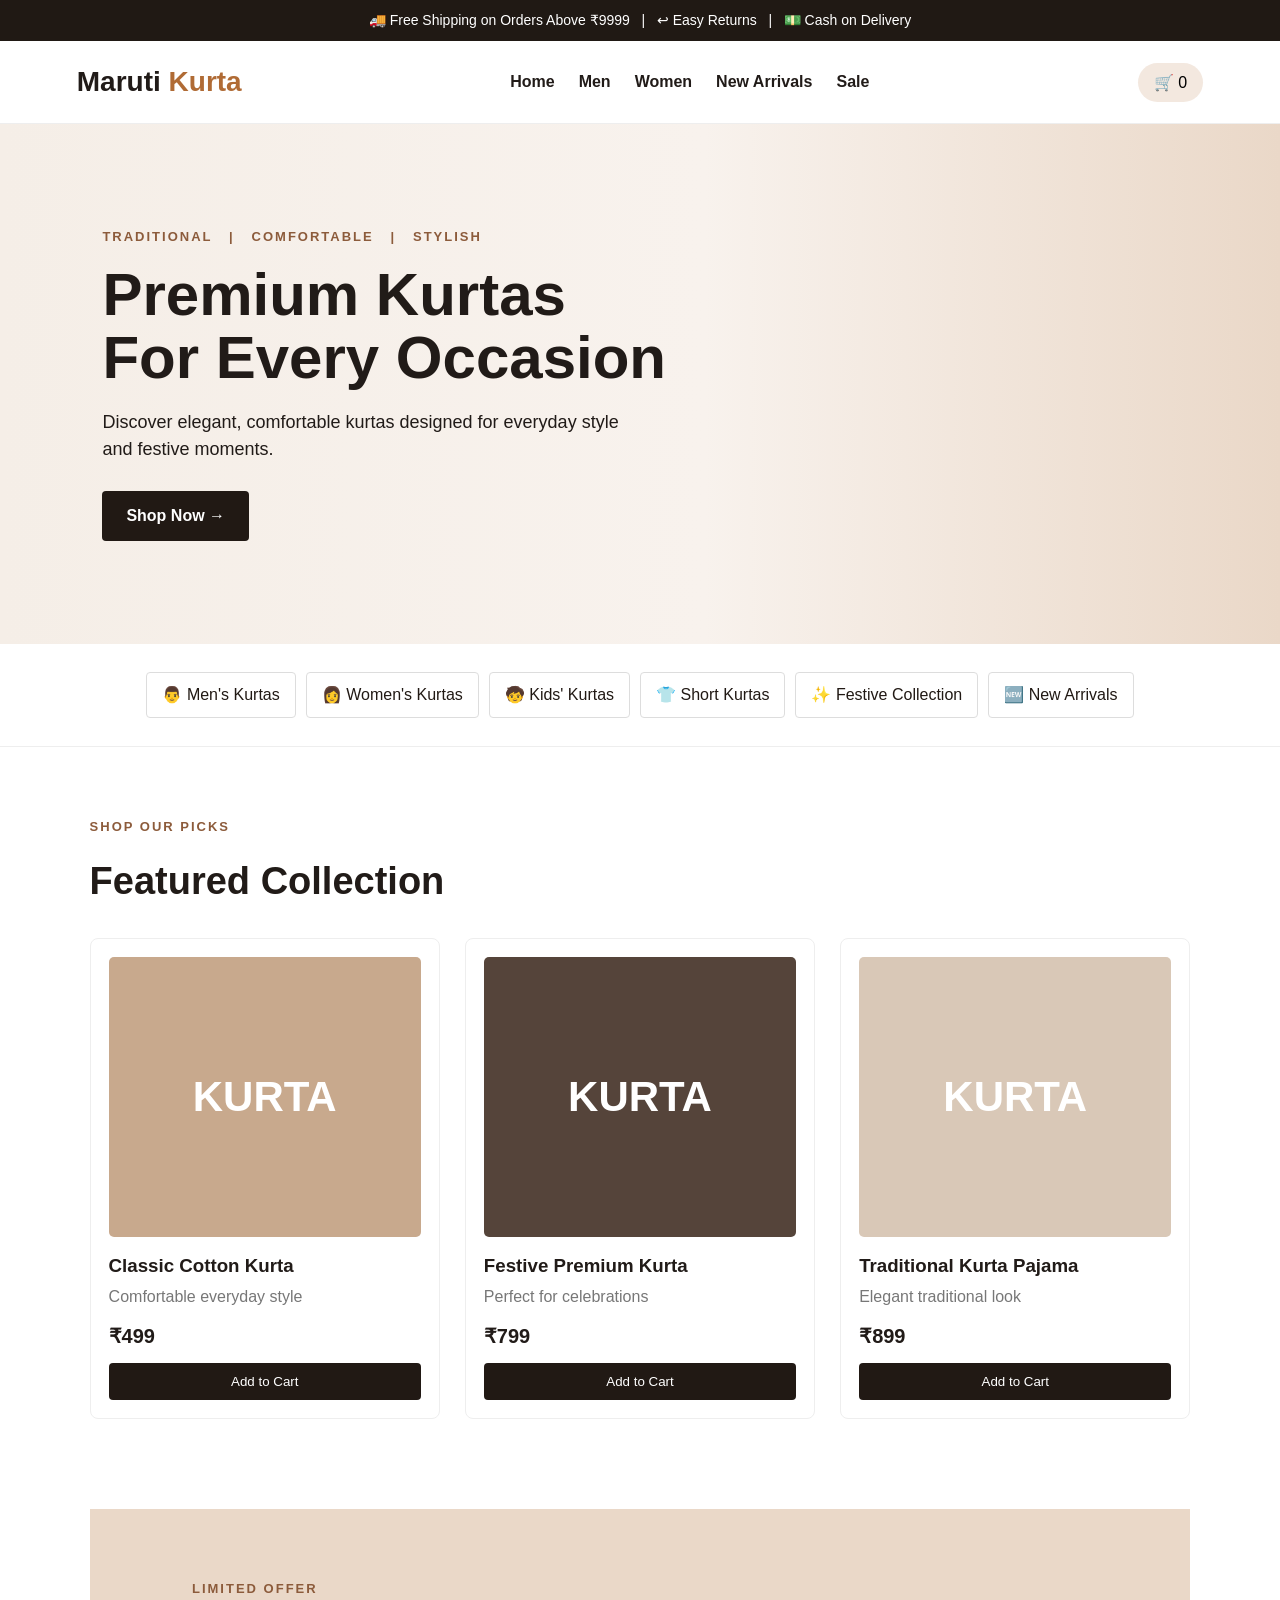
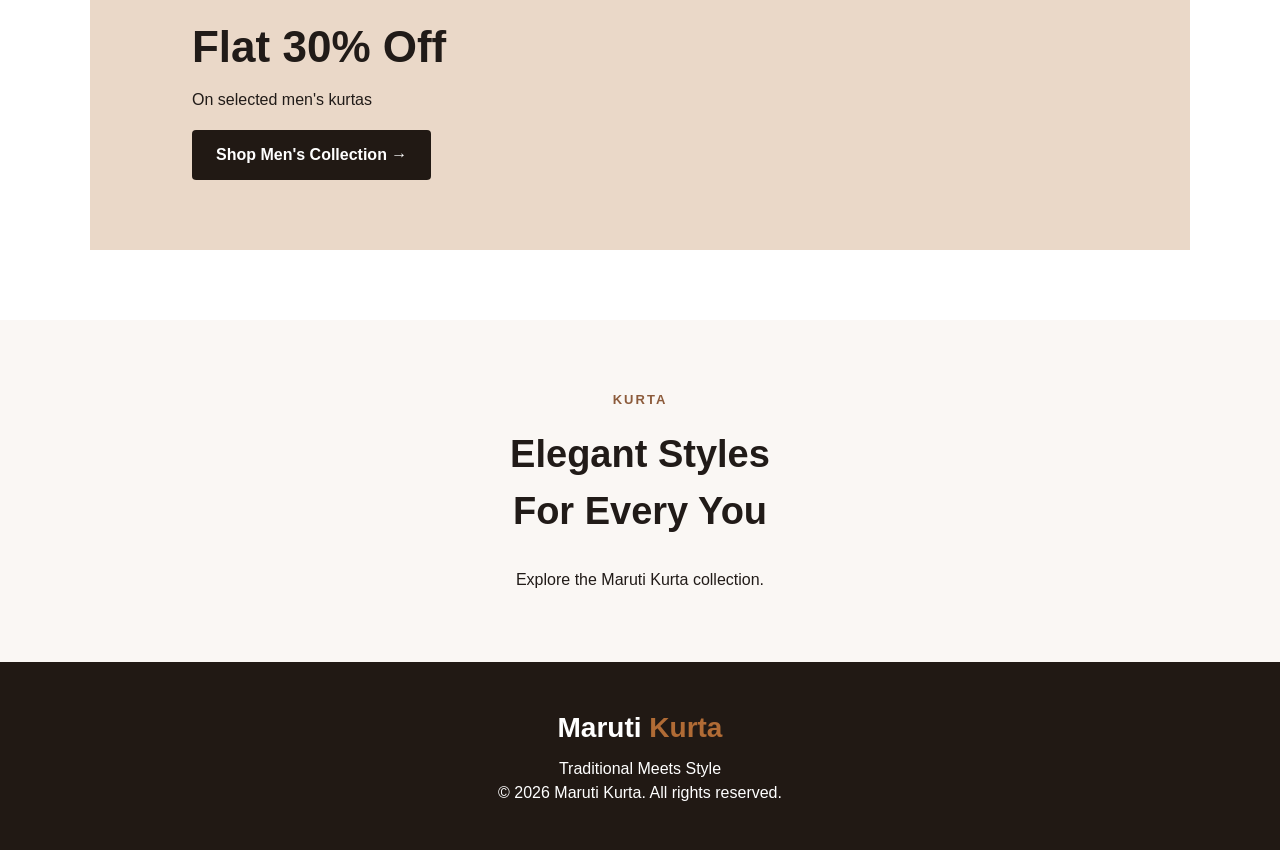
==== index.html @ 92fda56b "Add files via upload" ====
<!DOCTYPE html>
<html lang="en">
<head>
  <meta charset="UTF-8">
  <meta name="viewport" content="width=device-width, initial-scale=1.0">
  <title>Maruti Kurta | Traditional Meets Style</title>
  <link rel="stylesheet" href="style.css">
</head>
<body>
  <div class="topbar">🚚 Free Shipping on Orders Above ₹9999 &nbsp; | &nbsp; ↩ Easy Returns &nbsp; | &nbsp; 💵 Cash on Delivery</div>

  <header>
    <div class="logo">Maruti <span>Kurta</span></div>
    <nav>
      <a href="#home">Home</a>
      <a href="#men">Men</a>
      <a href="#women">Women</a>
      <a href="#new">New Arrivals</a>
      <a href="#sale">Sale</a>
    </nav>
    <button class="cart" onclick="showCart()">🛒 <span id="cartCount">0</span></button>
  </header>

  <main>
    <section id="home" class="hero">
      <div>
        <p class="eyebrow">TRADITIONAL &nbsp; | &nbsp; COMFORTABLE &nbsp; | &nbsp; STYLISH</p>
        <h1>Premium Kurtas<br>For Every Occasion</h1>
        <p>Discover elegant, comfortable kurtas designed for everyday style and festive moments.</p>
        <a class="btn" href="#men">Shop Now →</a>
      </div>
    </section>

    <section class="categories">
      <a href="#men">👨 Men's Kurtas</a>
      <a href="#women">👩 Women's Kurtas</a>
      <a href="#kids">🧒 Kids' Kurtas</a>
      <a href="#short">👕 Short Kurtas</a>
      <a href="#festive">✨ Festive Collection</a>
      <a href="#new">🆕 New Arrivals</a>
    </section>

    <section id="men" class="section">
      <p class="eyebrow">SHOP OUR PICKS</p>
      <h2>Featured Collection</h2>
      <div class="products">
        <article class="product">
          <div class="product-img">KURTA</div>
          <h3>Classic Cotton Kurta</h3>
          <p>Comfortable everyday style</p>
          <strong>₹499</strong>
          <button onclick="addToCart()">Add to Cart</button>
        </article>
        <article class="product">
          <div class="product-img dark">KURTA</div>
          <h3>Festive Premium Kurta</h3>
          <p>Perfect for celebrations</p>
          <strong>₹799</strong>
          <button onclick="addToCart()">Add to Cart</button>
        </article>
        <article class="product">
          <div class="product-img light">KURTA</div>
          <h3>Traditional Kurta Pajama</h3>
          <p>Elegant traditional look</p>
          <strong>₹899</strong>
          <button onclick="addToCart()">Add to Cart</button>
        </article>
      </div>
    </section>

    <section id="sale" class="offer">
      <div>
        <p class="eyebrow">LIMITED OFFER</p>
        <h2>Flat 30% Off</h2>
        <p>On selected men's kurtas</p>
        <a class="btn" href="#men">Shop Men's Collection →</a>
      </div>
    </section>

    <section id="women" class="section center">
      <p class="eyebrow">KURTA</p>
      <h2>Elegant Styles<br>For Every You</h2>
      <p>Explore the Maruti Kurta collection.</p>
    </section>
  </main>

  <footer>
    <div class="logo">Maruti <span>Kurta</span></div>
    <p>Traditional Meets Style</p>
    <p>© 2026 Maruti Kurta. All rights reserved.</p>
  </footer>

  <script src="script.js"></script>
</body>
</html>
---- style.css ----
*{box-sizing:border-box;margin:0;padding:0}
body{font-family:Arial,Helvetica,sans-serif;color:#211b18;background:#fff;line-height:1.5}
.topbar{background:#201914;color:#fff;text-align:center;padding:10px;font-size:14px}
header{display:flex;align-items:center;justify-content:space-between;padding:20px 6%;border-bottom:1px solid #eee;position:sticky;top:0;background:#fff;z-index:10}
.logo{font-size:28px;font-weight:800}.logo span{color:#b06b35}
nav{display:flex;gap:24px}nav a{color:#211b18;text-decoration:none;font-weight:600}
.cart{border:0;background:#f3e8df;border-radius:30px;padding:10px 16px;cursor:pointer;font-size:16px}
.hero{min-height:520px;padding:90px 8%;display:flex;align-items:center;background:linear-gradient(90deg,#f5eee7 0%,#f8f2ed 55%,#ead8c8 100%)}
.hero>div{max-width:620px}.eyebrow{font-size:13px;letter-spacing:2px;font-weight:700;color:#8c5b3b;margin-bottom:16px}
h1{font-size:60px;line-height:1.05;margin-bottom:20px}
.hero p:not(.eyebrow){font-size:18px;max-width:550px;margin-bottom:28px}
.btn{display:inline-block;background:#211914;color:#fff;padding:13px 24px;border-radius:4px;text-decoration:none;font-weight:700}
.categories{display:flex;flex-wrap:wrap;gap:10px;justify-content:center;padding:28px 6%;border-bottom:1px solid #eee}
.categories a{border:1px solid #ddd;padding:10px 15px;border-radius:4px;text-decoration:none;color:#211914;background:#fff}
.section{padding:70px 7%}.section h2{font-size:38px;margin-bottom:28px}
.products{display:grid;grid-template-columns:repeat(3,1fr);gap:25px}
.product{border:1px solid #eee;padding:18px;background:#fff;border-radius:8px}
.product-img{height:280px;background:#c8a98d;display:flex;align-items:center;justify-content:center;font-size:42px;font-weight:800;color:#fff;border-radius:5px}
.product-img.dark{background:#55443a}.product-img.light{background:#d9c8b7}
.product h3{margin:15px 0 5px}.product p{color:#777}.product strong{display:block;font-size:20px;margin:12px 0}
.product button{border:0;background:#211914;color:#fff;padding:11px 16px;border-radius:4px;cursor:pointer;width:100%}
.offer{margin:20px 7% 70px;padding:70px 8%;background:#ead8c8}.offer h2{font-size:44px;margin-bottom:8px}.offer .btn{margin-top:18px}
.center{text-align:center;background:#faf7f4}
footer{background:#211914;color:#fff;text-align:center;padding:45px 20px}footer .logo{margin-bottom:8px}
@media(max-width:800px){header{flex-wrap:wrap;gap:15px}nav{order:3;width:100%;justify-content:center;flex-wrap:wrap;gap:12px}.hero{min-height:450px;padding:60px 7%}h1{font-size:42px}.products{grid-template-columns:1fr}.categories{justify-content:flex-start}}
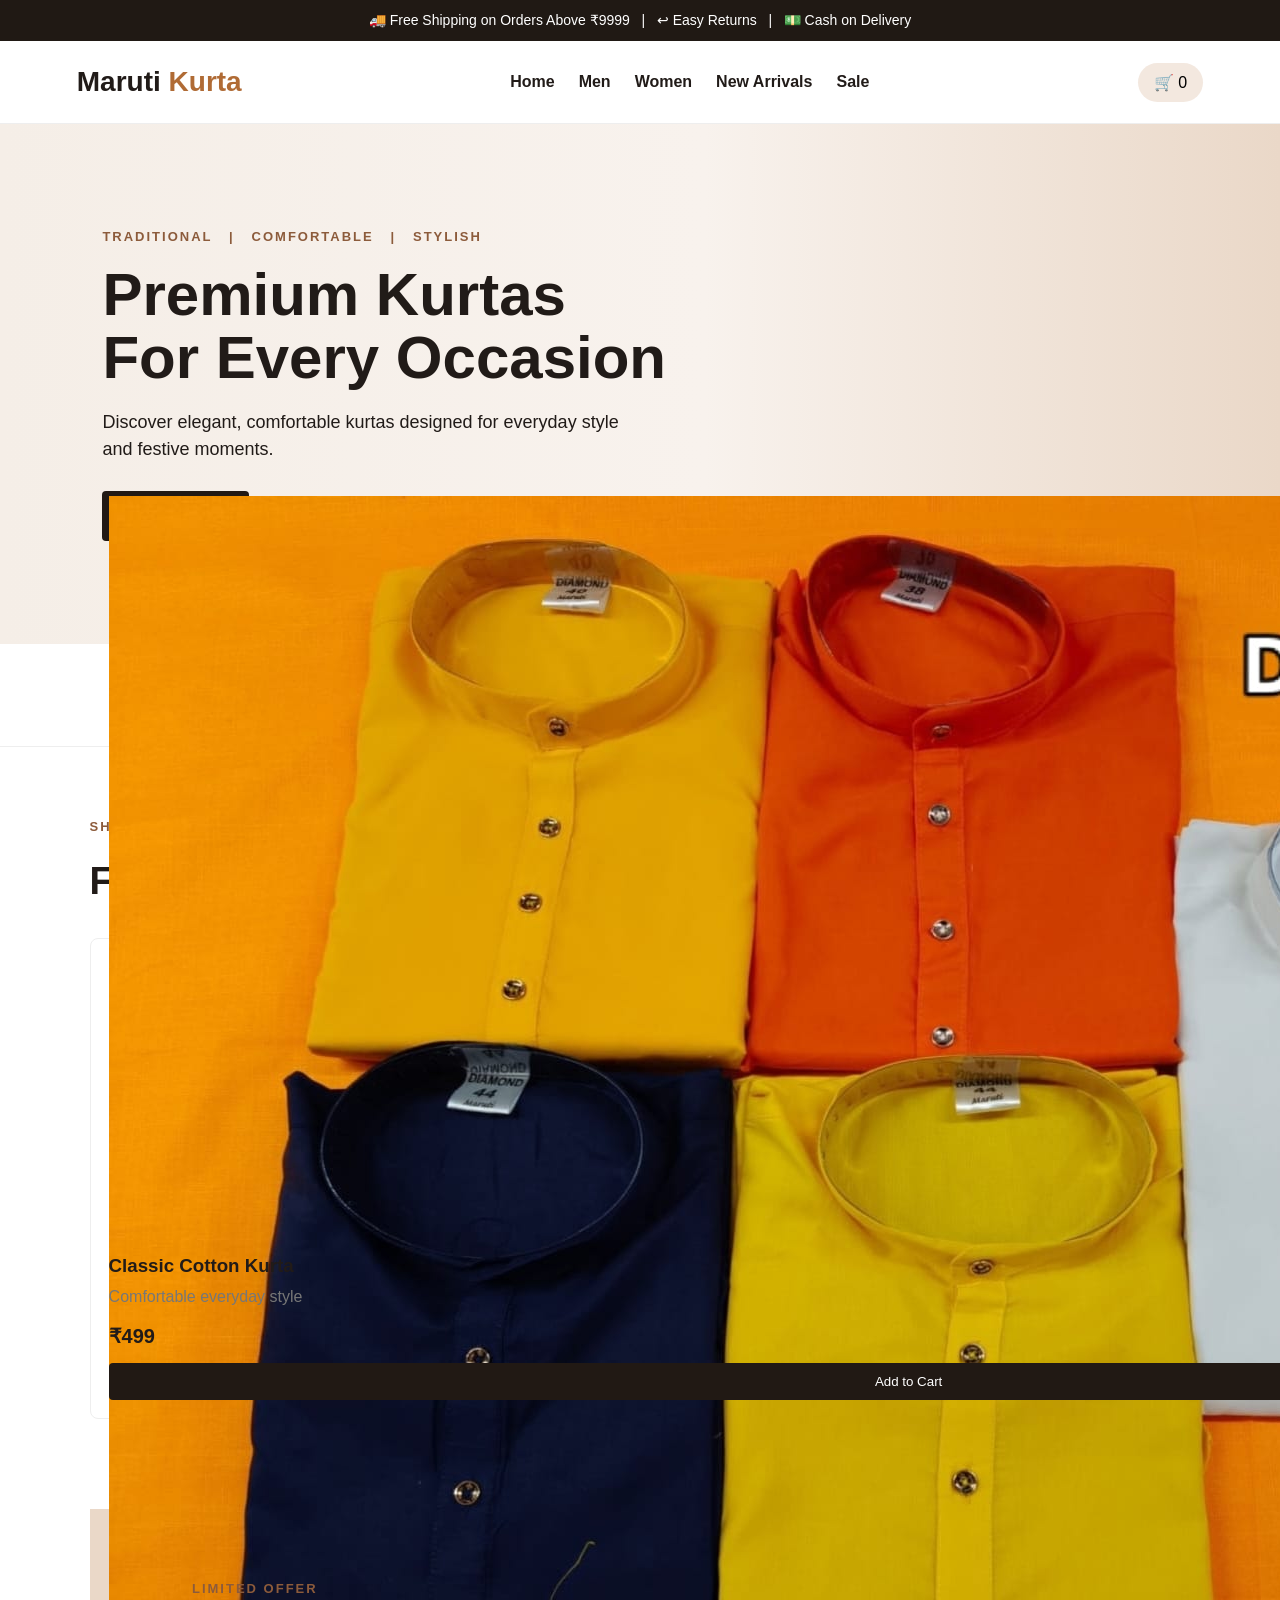
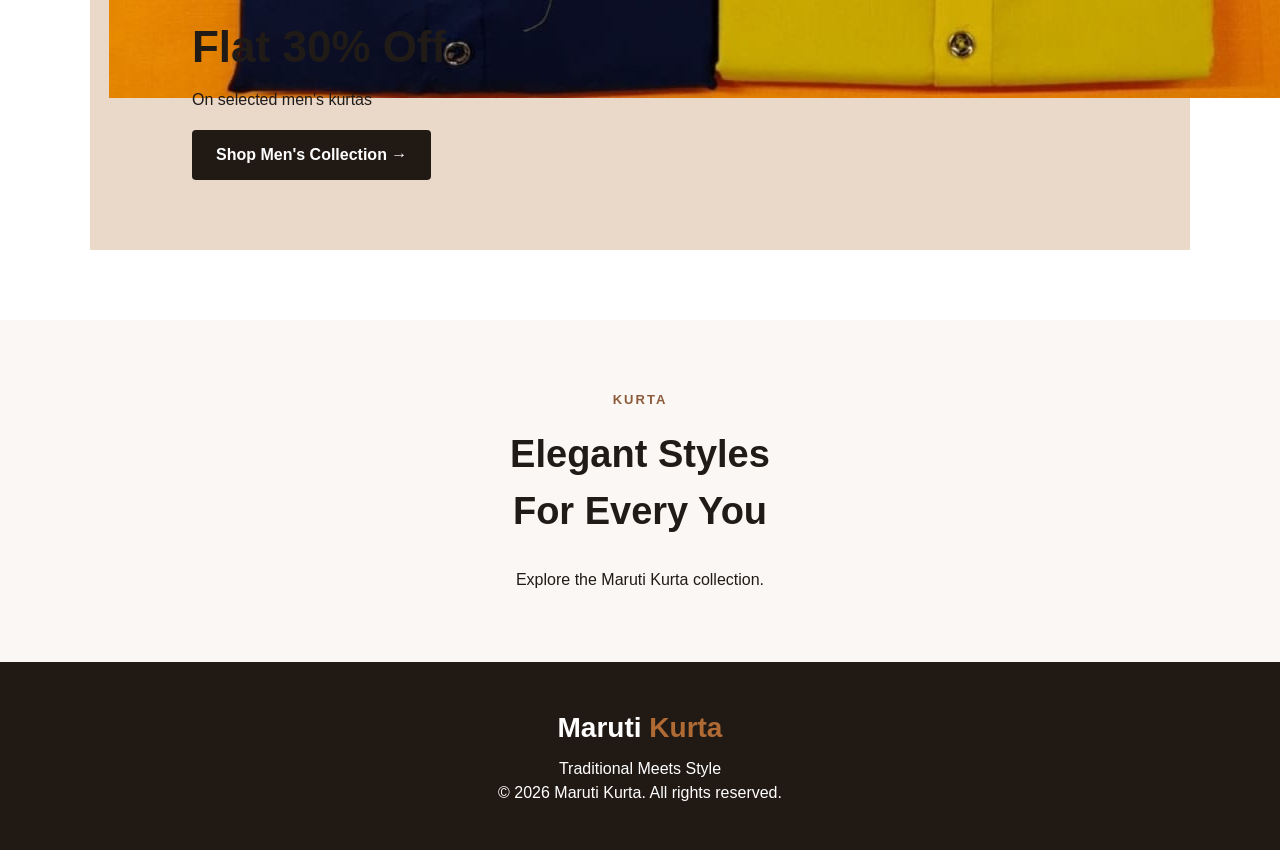
==== commit a817358a: "Update index.html" ====
--- a/index.html
+++ b/index.html
@@ -45,21 +45,21 @@
       <h2>Featured Collection</h2>
       <div class="products">
         <article class="product">
-          <div class="product-img">KURTA</div>
+          <div class="product-img"><img src="image.png" alt="Maruti Kurta"></div>
           <h3>Classic Cotton Kurta</h3>
           <p>Comfortable everyday style</p>
           <strong>₹499</strong>
           <button onclick="addToCart()">Add to Cart</button>
         </article>
         <article class="product">
-          <div class="product-img dark">KURTA</div>
+<div class="product-img dark"><img src="image.png" alt="Maruti Kurta"></div>
           <h3>Festive Premium Kurta</h3>
           <p>Perfect for celebrations</p>
           <strong>₹799</strong>
           <button onclick="addToCart()">Add to Cart</button>
         </article>
         <article class="product">
-          <div class="product-img light">KURTA</div>
+<div class="product-img light"><img src="image.png" alt="Maruti Kurta"></div>
           <h3>Traditional Kurta Pajama</h3>
           <p>Elegant traditional look</p>
           <strong>₹899</strong>
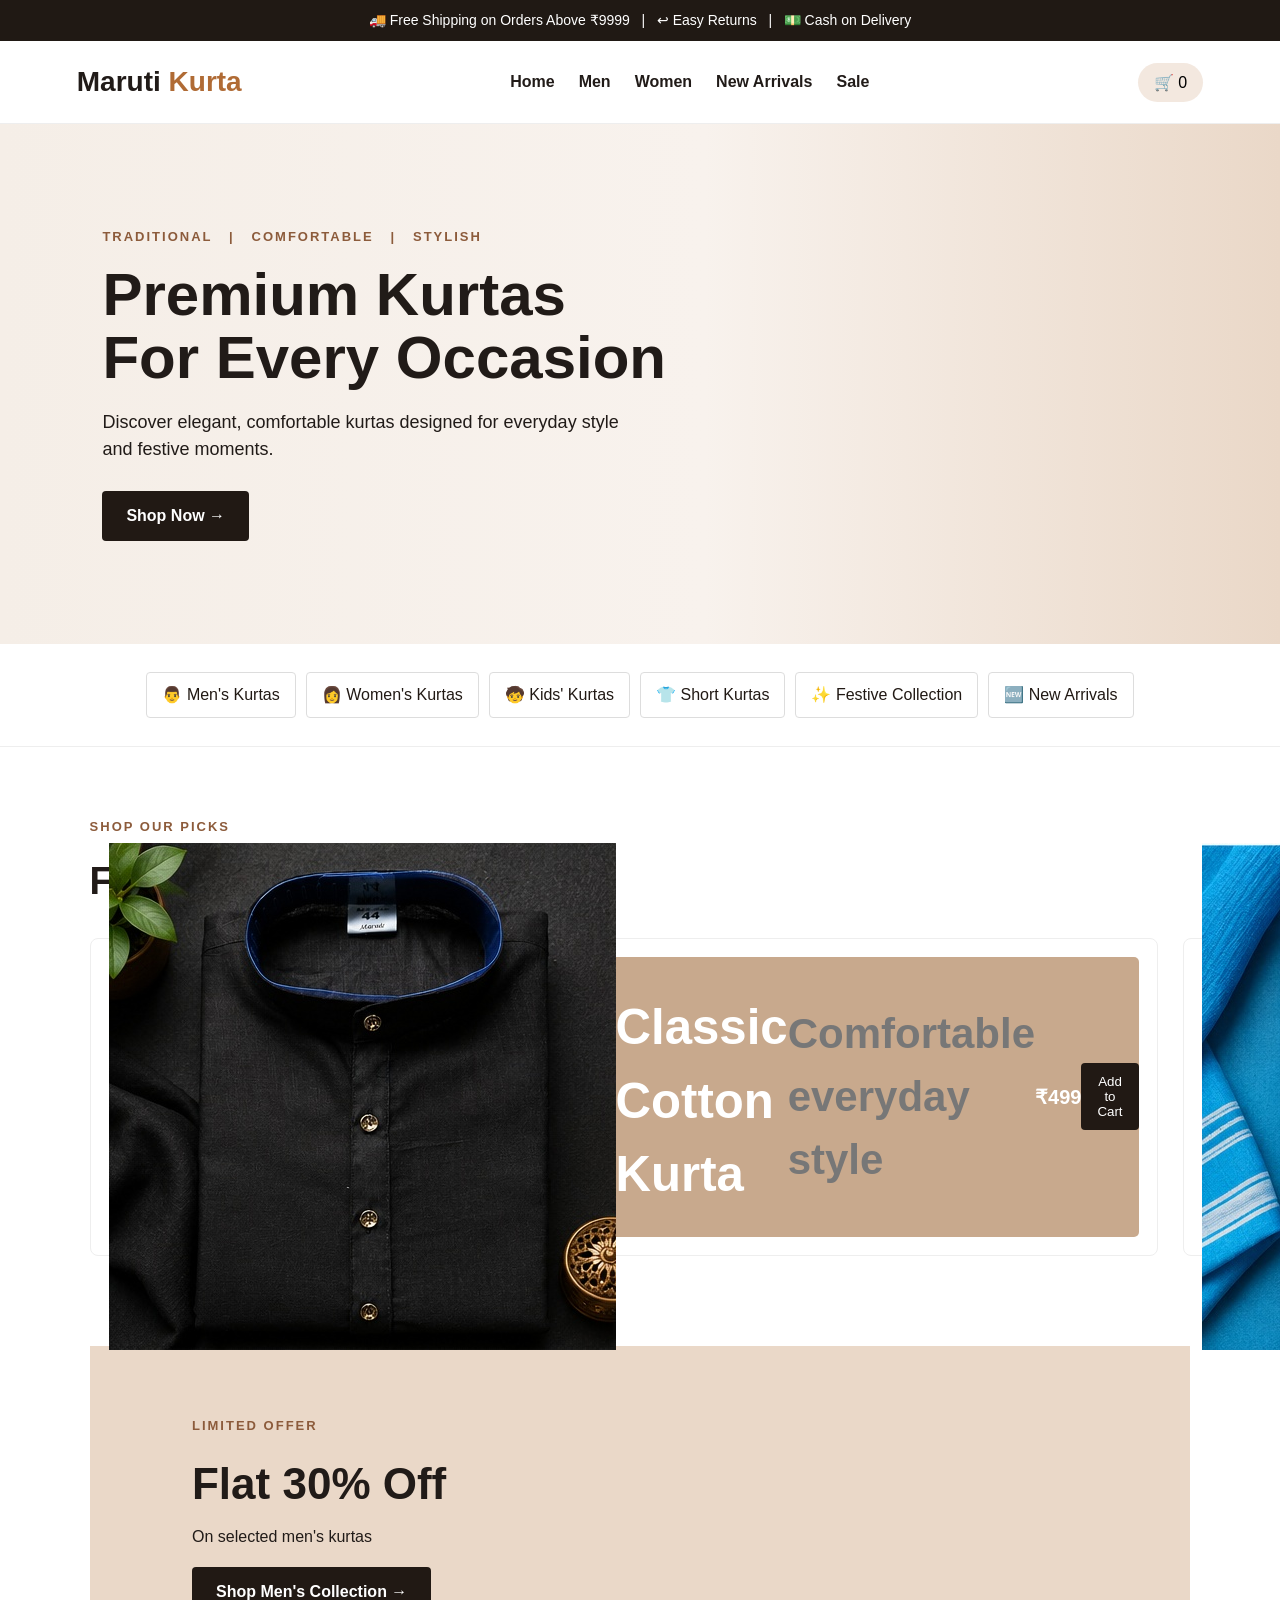
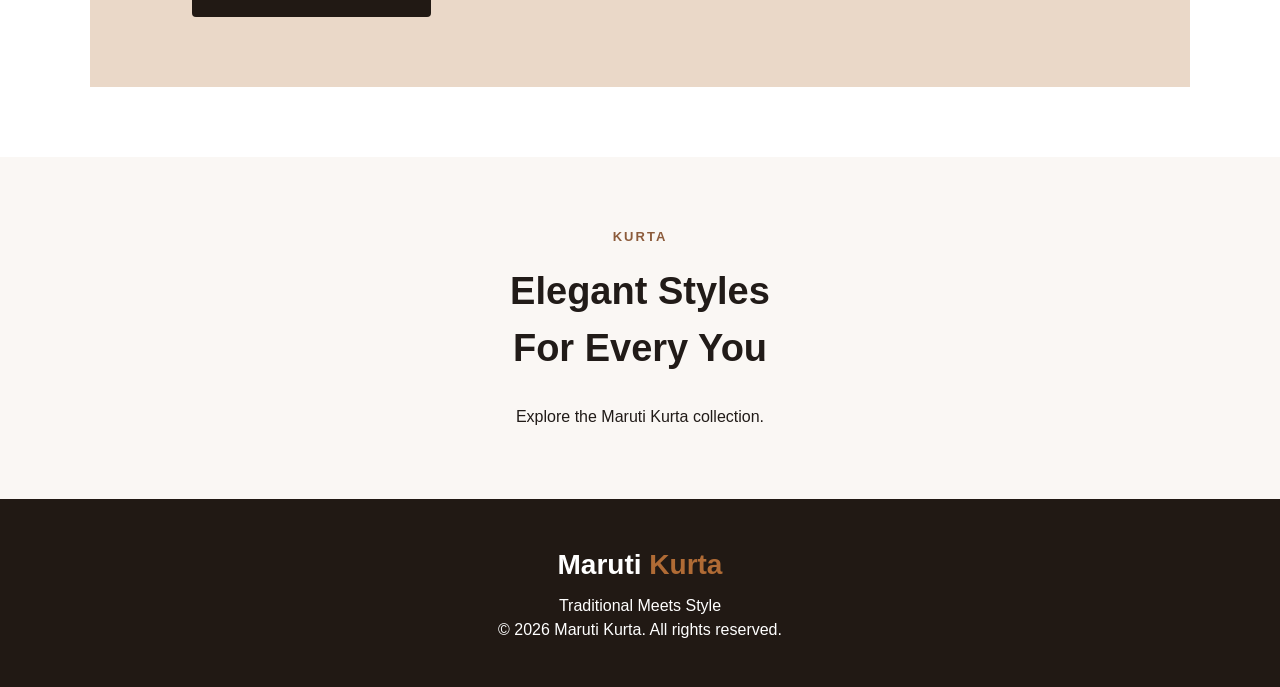
==== commit 5a6750ee: "Update index.html" ====
--- a/index.html
+++ b/index.html
@@ -6,6 +6,7 @@
   <title>Maruti Kurta | Traditional Meets Style</title>
   <link rel="stylesheet" href="style.css">
 </head>
+  <meta name="google-site-verification" content="c8Rirk91ZWydoRpQa3cOv7TrXh8uiBdMYA51U9XG-uk" />
 <body>
   <div class="topbar">🚚 Free Shipping on Orders Above ₹9999 &nbsp; | &nbsp; ↩ Easy Returns &nbsp; | &nbsp; 💵 Cash on Delivery</div>
 
@@ -45,21 +46,21 @@
       <h2>Featured Collection</h2>
       <div class="products">
         <article class="product">
-          <div class="product-img"><img src="image.png" alt="Maruti Kurta"></div>
+          <div class="product-img"><img src="Maruti_Kurta_Black.jpg" alt="Black Maruti Kurta">
           <h3>Classic Cotton Kurta</h3>
           <p>Comfortable everyday style</p>
           <strong>₹499</strong>
           <button onclick="addToCart()">Add to Cart</button>
         </article>
         <article class="product">
-<div class="product-img dark"><img src="image.png" alt="Maruti Kurta"></div>
+<div class="product-img dark"><img src="Maruti_Kurta_Blue.jpg" alt="Blue Maruti Kurta">
           <h3>Festive Premium Kurta</h3>
           <p>Perfect for celebrations</p>
           <strong>₹799</strong>
           <button onclick="addToCart()">Add to Cart</button>
         </article>
         <article class="product">
-<div class="product-img light"><img src="image.png" alt="Maruti Kurta"></div>
+<div class="product-img light"><img src="Maruti_Kurta_Brown.jpg" alt="Brown Maruti Kurta">
           <h3>Traditional Kurta Pajama</h3>
           <p>Elegant traditional look</p>
           <strong>₹899</strong>
